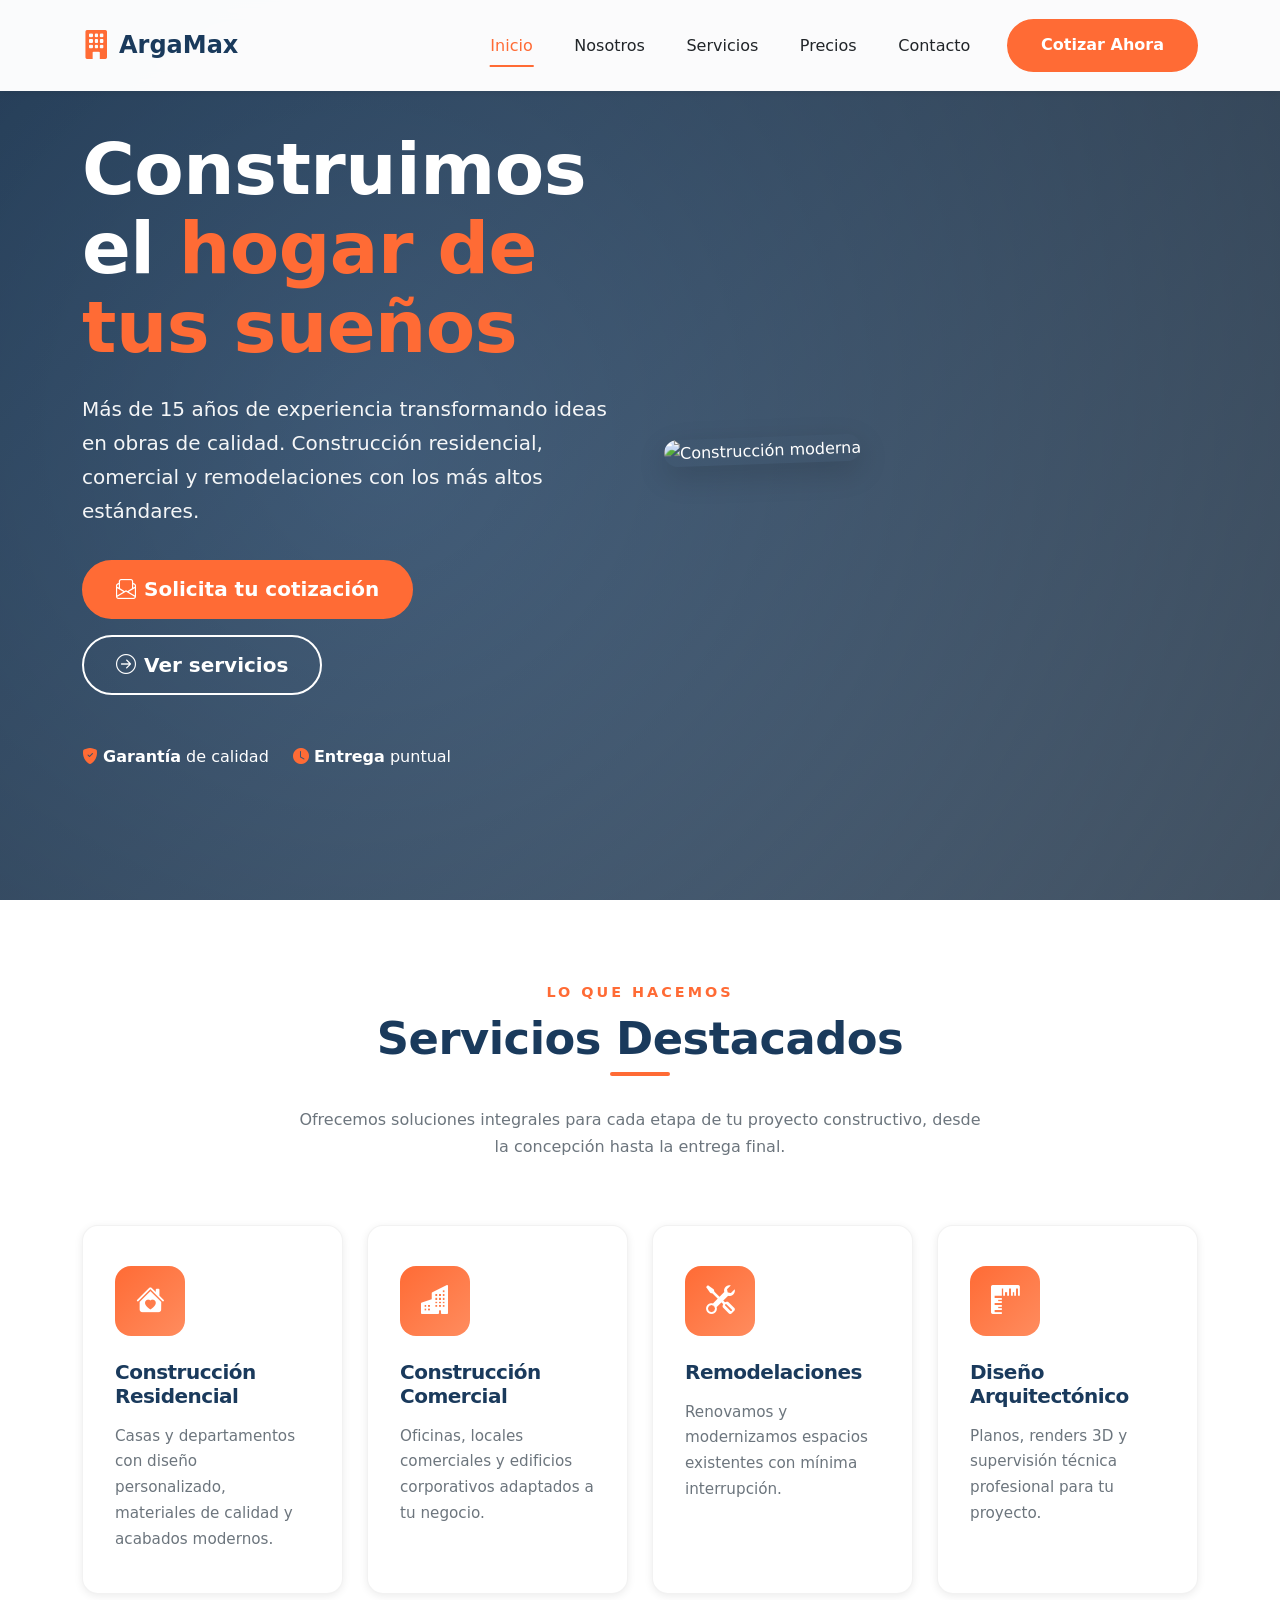
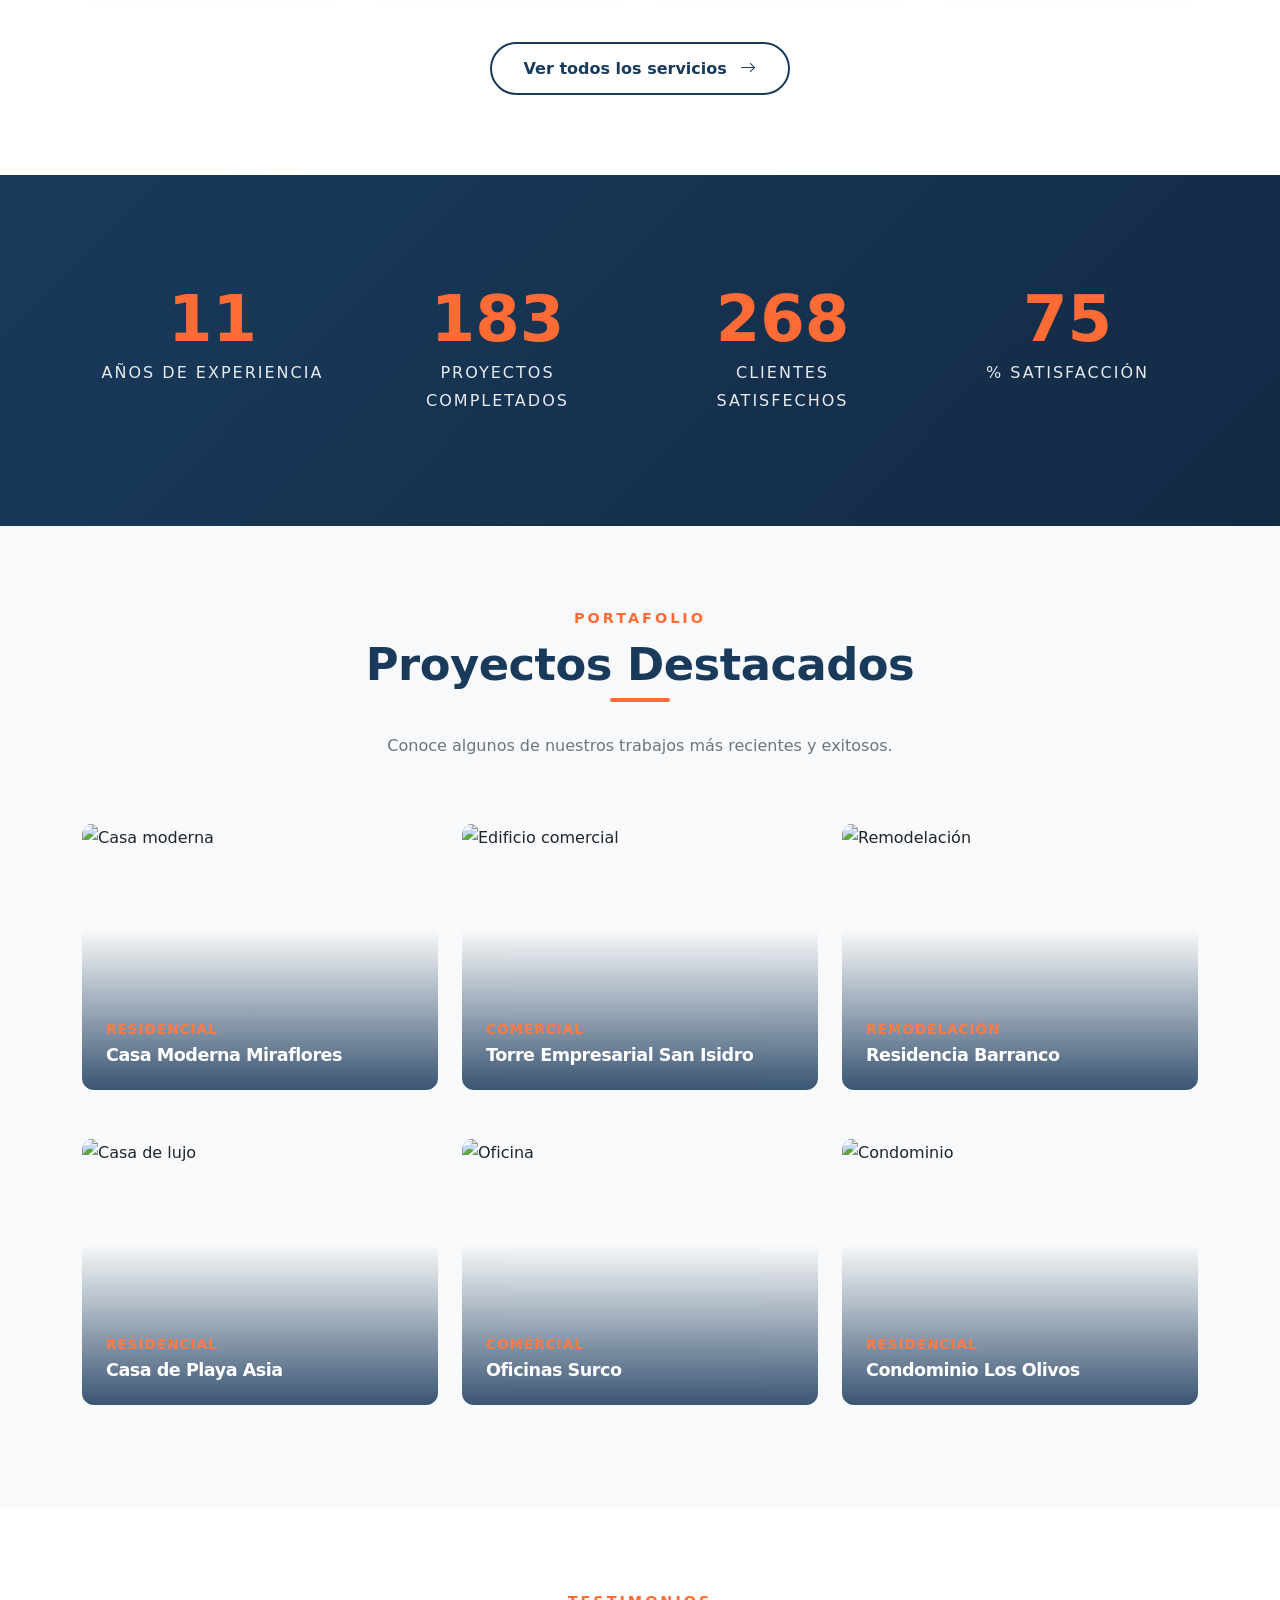
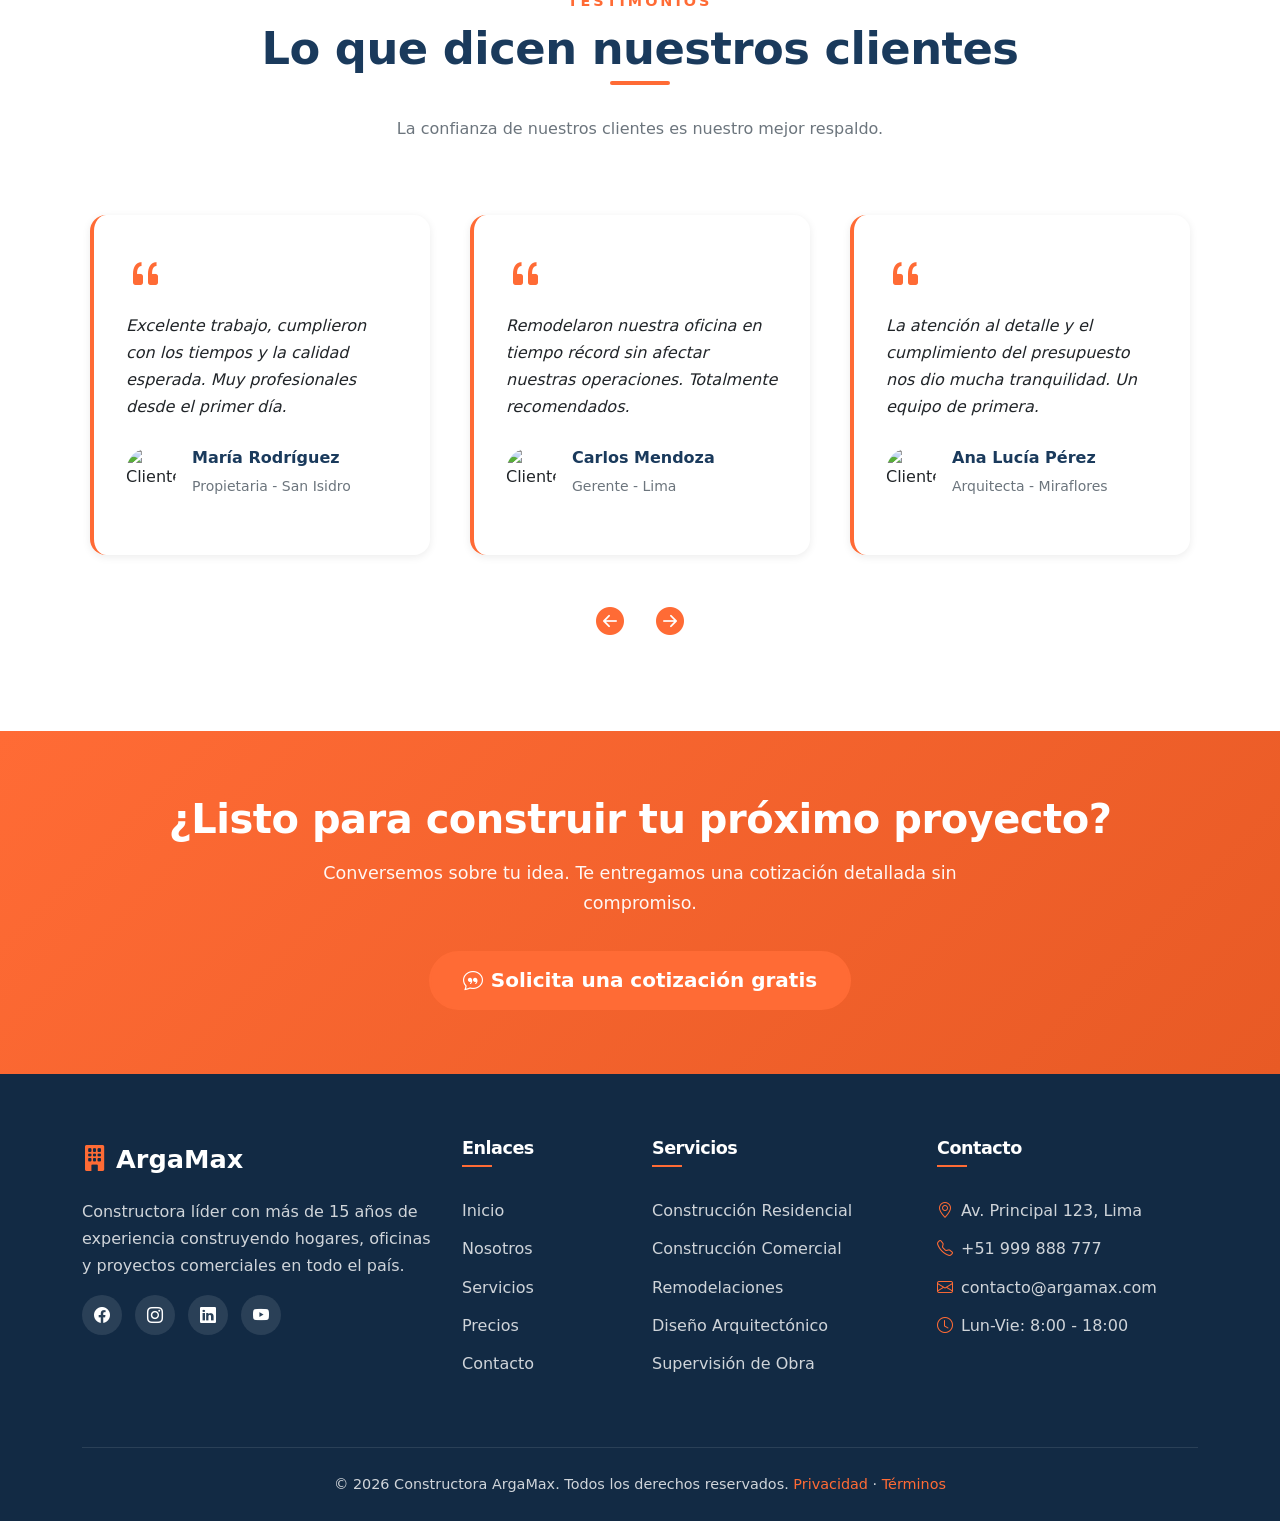
==== index.html @ 07484c5b "Initial commit" ====
<!DOCTYPE html>
<html lang="es">
<head>
    <meta charset="UTF-8">
    <meta http-equiv="X-UA-Compatible" content="IE=edge">
    <meta name="viewport" content="width=device-width, initial-scale=1.0">
    <meta name="description" content="Constructora ArgaMax - Construyendo sueños desde 2009. Construcción residencial, comercial, remodelaciones y más en Lima, Perú.">
    <meta name="keywords" content="constructora, construcción, remodelaciones, Lima, Perú, obras, arquitectura">
    <title>Constructora ArgaMax | Construyendo Sueños desde 2009</title>

    <!-- Bootstrap 5 CSS -->
    <link href="https://cdn.jsdelivr.net/npm/bootstrap@5.3.2/dist/css/bootstrap.min.css" rel="stylesheet">
    <!-- Bootstrap Icons -->
    <link rel="stylesheet" href="https://cdn.jsdelivr.net/npm/bootstrap-icons@1.11.1/font/bootstrap-icons.css">
    <!-- Google Fonts -->
    <link rel="preconnect" href="https://fonts.googleapis.com">
    <link rel="preconnect" href="https://fonts.gstatic.com" crossorigin>
    <link href="https://fonts.googleapis.com/css2?family=Inter:wght@400;500;600;700;800&display=swap" rel="stylesheet">
    <!-- Custom CSS -->
    <link rel="stylesheet" href="css/styles.css">
</head>
<body>

    <!-- ============ NAVBAR ============ -->
    <nav class="navbar navbar-expand-lg navbar-custom fixed-top">
        <div class="container">
            <a class="navbar-brand" href="index.html">
                <i class="bi bi-building-fill"></i> ArgaMax
            </a>
            <button class="navbar-toggler" type="button" data-bs-toggle="collapse" data-bs-target="#mainNavbar">
                <i class="bi bi-list"></i>
            </button>
            <div class="collapse navbar-collapse" id="mainNavbar">
                <ul class="navbar-nav ms-auto align-items-center">
                    <li class="nav-item"><a class="nav-link" href="index.html">Inicio</a></li>
                    <li class="nav-item"><a class="nav-link" href="nosotros.html">Nosotros</a></li>
                    <li class="nav-item"><a class="nav-link" href="servicios.html">Servicios</a></li>
                    <li class="nav-item"><a class="nav-link" href="precios.html">Precios</a></li>
                    <li class="nav-item"><a class="nav-link" href="contacto.html">Contacto</a></li>
                    <li class="nav-item ms-lg-3">
                        <a href="contacto.html" class="btn btn-primary-custom">Cotizar Ahora</a>
                    </li>
                </ul>
            </div>
        </div>
    </nav>

    <!-- ============ HERO ============ -->
    <section class="hero-section">
        <div class="container">
            <div class="row align-items-center g-5">
                <div class="col-lg-6 reveal-left">
                    <h1>Construimos el <span>hogar de tus sueños</span></h1>
                    <p class="lead">Más de 15 años de experiencia transformando ideas en obras de calidad. Construcción residencial, comercial y remodelaciones con los más altos estándares.</p>
                    <div class="d-flex flex-wrap gap-3">
                        <a href="contacto.html" class="btn btn-primary-custom btn-lg">
                            <i class="bi bi-envelope-paper me-2"></i>Solicita tu cotización
                        </a>
                        <a href="servicios.html" class="btn btn-outline-light-custom btn-lg">
                            <i class="bi bi-arrow-right-circle me-2"></i>Ver servicios
                        </a>
                    </div>
                    <div class="d-flex gap-4 mt-5 flex-wrap">
                        <div><i class="bi bi-shield-fill-check text-accent"></i> <strong>Garantía</strong> de calidad</div>
                        <div><i class="bi bi-clock-fill text-accent"></i> <strong>Entrega</strong> puntual</div>
                    </div>
                </div>
                <div class="col-lg-6 reveal-right">
                    <img src="https://images.unsplash.com/photo-1581094794329-c8112a89af12?w=800&q=80"
                         alt="Construcción moderna" class="img-fluid hero-img">
                </div>
            </div>
        </div>
    </section>

    <!-- ============ SERVICIOS DESTACADOS ============ -->
    <section class="section">
        <div class="container">
            <div class="section-title reveal">
                <span class="sub">Lo que hacemos</span>
                <h2>Servicios Destacados</h2>
                <p>Ofrecemos soluciones integrales para cada etapa de tu proyecto constructivo, desde la concepción hasta la entrega final.</p>
            </div>

            <div class="row g-4">
                <div class="col-lg-3 col-md-6 reveal delay-1">
                    <div class="service-card">
                        <div class="icon"><i class="bi bi-house-heart-fill"></i></div>
                        <h4>Construcción Residencial</h4>
                        <p>Casas y departamentos con diseño personalizado, materiales de calidad y acabados modernos.</p>
                    </div>
                </div>
                <div class="col-lg-3 col-md-6 reveal delay-2">
                    <div class="service-card">
                        <div class="icon"><i class="bi bi-buildings-fill"></i></div>
                        <h4>Construcción Comercial</h4>
                        <p>Oficinas, locales comerciales y edificios corporativos adaptados a tu negocio.</p>
                    </div>
                </div>
                <div class="col-lg-3 col-md-6 reveal delay-3">
                    <div class="service-card">
                        <div class="icon"><i class="bi bi-tools"></i></div>
                        <h4>Remodelaciones</h4>
                        <p>Renovamos y modernizamos espacios existentes con mínima interrupción.</p>
                    </div>
                </div>
                <div class="col-lg-3 col-md-6 reveal delay-4">
                    <div class="service-card">
                        <div class="icon"><i class="bi bi-rulers"></i></div>
                        <h4>Diseño Arquitectónico</h4>
                        <p>Planos, renders 3D y supervisión técnica profesional para tu proyecto.</p>
                    </div>
                </div>
            </div>

            <div class="text-center mt-5 reveal">
                <a href="servicios.html" class="btn btn-outline-custom">
                    Ver todos los servicios <i class="bi bi-arrow-right ms-2"></i>
                </a>
            </div>
        </div>
    </section>

    <!-- ============ STATS ============ -->
    <section class="stats-section section">
        <div class="container">
            <div class="row">
                <div class="col-md-3 col-6 reveal delay-1">
                    <div class="stat-item">
                        <span class="number" data-count="15">0</span>
                        <span class="label">Años de experiencia</span>
                    </div>
                </div>
                <div class="col-md-3 col-6 reveal delay-2">
                    <div class="stat-item">
                        <span class="number" data-count="240">0</span>
                        <span class="label">Proyectos completados</span>
                    </div>
                </div>
                <div class="col-md-3 col-6 reveal delay-3">
                    <div class="stat-item">
                        <span class="number" data-count="350">0</span>
                        <span class="label">Clientes satisfechos</span>
                    </div>
                </div>
                <div class="col-md-3 col-6 reveal delay-4">
                    <div class="stat-item">
                        <span class="number" data-count="98">0</span>
                        <span class="label">% Satisfacción</span>
                    </div>
                </div>
            </div>
        </div>
    </section>

    <!-- ============ PROYECTOS ============ -->
    <section class="section section-light">
        <div class="container">
            <div class="section-title reveal">
                <span class="sub">Portafolio</span>
                <h2>Proyectos Destacados</h2>
                <p>Conoce algunos de nuestros trabajos más recientes y exitosos.</p>
            </div>

            <div class="row g-4">
                <div class="col-lg-4 col-md-6 reveal-scale delay-1">
                    <div class="project-card">
                        <img src="https://images.unsplash.com/photo-1600585154340-be6161a56a0c?w=600&q=80" alt="Casa moderna">
                        <div class="overlay">
                            <div>
                                <span class="cat">Residencial</span>
                                <h5>Casa Moderna Miraflores</h5>
                            </div>
                        </div>
                    </div>
                </div>
                <div class="col-lg-4 col-md-6 reveal-scale delay-2">
                    <div class="project-card">
                        <img src="https://images.unsplash.com/photo-1486406146926-c627a92ad1ab?w=600&q=80" alt="Edificio comercial">
                        <div class="overlay">
                            <div>
                                <span class="cat">Comercial</span>
                                <h5>Torre Empresarial San Isidro</h5>
                            </div>
                        </div>
                    </div>
                </div>
                <div class="col-lg-4 col-md-6 reveal-scale delay-3">
                    <div class="project-card">
                        <img src="https://images.unsplash.com/photo-1600607687939-ce8a6c25118c?w=600&q=80" alt="Remodelación">
                        <div class="overlay">
                            <div>
                                <span class="cat">Remodelación</span>
                                <h5>Residencia Barranco</h5>
                            </div>
                        </div>
                    </div>
                </div>
                <div class="col-lg-4 col-md-6 reveal-scale delay-1">
                    <div class="project-card">
                        <img src="https://images.unsplash.com/photo-1600566753190-17f0baa2a6c3?w=600&q=80" alt="Casa de lujo">
                        <div class="overlay">
                            <div>
                                <span class="cat">Residencial</span>
                                <h5>Casa de Playa Asia</h5>
                            </div>
                        </div>
                    </div>
                </div>
                <div class="col-lg-4 col-md-6 reveal-scale delay-2">
                    <div class="project-card">
                        <img src="https://images.unsplash.com/photo-1497366216548-37526070297c?w=600&q=80" alt="Oficina">
                        <div class="overlay">
                            <div>
                                <span class="cat">Comercial</span>
                                <h5>Oficinas Surco</h5>
                            </div>
                        </div>
                    </div>
                </div>
                <div class="col-lg-4 col-md-6 reveal-scale delay-3">
                    <div class="project-card">
                        <img src="https://images.unsplash.com/photo-1600596542815-ffad4c1539a9?w=600&q=80" alt="Condominio">
                        <div class="overlay">
                            <div>
                                <span class="cat">Residencial</span>
                                <h5>Condominio Los Olivos</h5>
                            </div>
                        </div>
                    </div>
                </div>
            </div>
        </div>
    </section>

    <!-- ============ TESTIMONIOS ============ -->
    <section class="section">
        <div class="container">
            <div class="section-title reveal">
                <span class="sub">Testimonios</span>
                <h2>Lo que dicen nuestros clientes</h2>
                <p>La confianza de nuestros clientes es nuestro mejor respaldo.</p>
            </div>

            <div id="testimonialCarousel" class="carousel slide reveal" data-bs-ride="carousel">
                <div class="carousel-inner pb-5">
                    <div class="carousel-item active">
                        <div class="row">
                            <div class="col-md-4">
                                <div class="testimonial-card">
                                    <div class="quote"><i class="bi bi-quote"></i></div>
                                    <p>Excelente trabajo, cumplieron con los tiempos y la calidad esperada. Muy profesionales desde el primer día.</p>
                                    <div class="author">
                                        <img src="https://i.pravatar.cc/100?img=12" alt="Cliente">
                                        <div>
                                            <strong>María Rodríguez</strong><br>
                                            <small>Propietaria - San Isidro</small>
                                        </div>
                                    </div>
                                </div>
                            </div>
                            <div class="col-md-4 d-none d-md-block">
                                <div class="testimonial-card">
                                    <div class="quote"><i class="bi bi-quote"></i></div>
                                    <p>Remodelaron nuestra oficina en tiempo récord sin afectar nuestras operaciones. Totalmente recomendados.</p>
                                    <div class="author">
                                        <img src="https://i.pravatar.cc/100?img=33" alt="Cliente">
                                        <div>
                                            <strong>Carlos Mendoza</strong><br>
                                            <small>Gerente - Lima</small>
                                        </div>
                                    </div>
                                </div>
                            </div>
                            <div class="col-md-4 d-none d-md-block">
                                <div class="testimonial-card">
                                    <div class="quote"><i class="bi bi-quote"></i></div>
                                    <p>La atención al detalle y el cumplimiento del presupuesto nos dio mucha tranquilidad. Un equipo de primera.</p>
                                    <div class="author">
                                        <img src="https://i.pravatar.cc/100?img=47" alt="Cliente">
                                        <div>
                                            <strong>Ana Lucía Pérez</strong><br>
                                            <small>Arquitecta - Miraflores</small>
                                        </div>
                                    </div>
                                </div>
                            </div>
                        </div>
                    </div>
                    <div class="carousel-item">
                        <div class="row">
                            <div class="col-md-4">
                                <div class="testimonial-card">
                                    <div class="quote"><i class="bi bi-quote"></i></div>
                                    <p>Construyeron la casa de nuestros sueños. Cada detalle fue cuidado con esmero y profesionalismo.</p>
                                    <div class="author">
                                        <img src="https://i.pravatar.cc/100?img=51" alt="Cliente">
                                        <div>
                                            <strong>Jorge Luis Vargas</strong><br>
                                            <small>Cliente - Surco</small>
                                        </div>
                                    </div>
                                </div>
                            </div>
                            <div class="col-md-4 d-none d-md-block">
                                <div class="testimonial-card">
                                    <div class="quote"><i class="bi bi-quote"></i></div>
                                    <p>Asesoría transparente desde el inicio, sin sorpresas ni sobrecostos. Muy satisfecho con el resultado.</p>
                                    <div class="author">
                                        <img src="https://i.pravatar.cc/100?img=15" alt="Cliente">
                                        <div>
                                            <strong>Roberto Sánchez</strong><br>
                                            <small>Empresario - La Molina</small>
                                        </div>
                                    </div>
                                </div>
                            </div>
                            <div class="col-md-4 d-none d-md-block">
                                <div class="testimonial-card">
                                    <div class="quote"><i class="bi bi-quote"></i></div>
                                    <p>Profesionales serios, comprometida con cada proyecto. Los recomiendo sin dudarlo para cualquier obra.</p>
                                    <div class="author">
                                        <img src="https://i.pravatar.cc/100?img=23" alt="Cliente">
                                        <div>
                                            <strong>Patricia Ramírez</strong><br>
                                            <small>Inversionista - Barranco</small>
                                        </div>
                                    </div>
                                </div>
                            </div>
                        </div>
                    </div>
                </div>
                <div class="text-center">
                    <button class="btn btn-link text-decoration-none" type="button" data-bs-target="#testimonialCarousel" data-bs-slide="prev">
                        <i class="bi bi-arrow-left-circle-fill fs-3 text-accent"></i>
                    </button>
                    <button class="btn btn-link text-decoration-none" type="button" data-bs-target="#testimonialCarousel" data-bs-slide="next">
                        <i class="bi bi-arrow-right-circle-fill fs-3 text-accent"></i>
                    </button>
                </div>
            </div>
        </div>
    </section>

    <!-- ============ CTA FINAL ============ -->
    <section class="cta-section">
        <div class="container reveal">
            <h2>¿Listo para construir tu próximo proyecto?</h2>
            <p>Conversemos sobre tu idea. Te entregamos una cotización detallada sin compromiso.</p>
            <a href="contacto.html" class="btn btn-primary-custom btn-lg">
                <i class="bi bi-chat-quote me-2"></i>Solicita una cotización gratis
            </a>
        </div>
    </section>

    <!-- ============ FOOTER ============ -->
    <footer class="footer">
        <div class="container">
            <div class="row g-4">
                <div class="col-lg-4">
                    <div class="footer-brand"><i class="bi bi-building-fill"></i> ArgaMax</div>
                    <p>Constructora líder con más de 15 años de experiencia construyendo hogares, oficinas y proyectos comerciales en todo el país.</p>
                    <div class="footer-social">
                        <a href="#" aria-label="Facebook"><i class="bi bi-facebook"></i></a>
                        <a href="#" aria-label="Instagram"><i class="bi bi-instagram"></i></a>
                        <a href="#" aria-label="LinkedIn"><i class="bi bi-linkedin"></i></a>
                        <a href="#" aria-label="YouTube"><i class="bi bi-youtube"></i></a>
                    </div>
                </div>
                <div class="col-lg-2 col-md-4">
                    <h5>Enlaces</h5>
                    <ul>
                        <li><a href="index.html">Inicio</a></li>
                        <li><a href="nosotros.html">Nosotros</a></li>
                        <li><a href="servicios.html">Servicios</a></li>
                        <li><a href="precios.html">Precios</a></li>
                        <li><a href="contacto.html">Contacto</a></li>
                    </ul>
                </div>
                <div class="col-lg-3 col-md-4">
                    <h5>Servicios</h5>
                    <ul>
                        <li><a href="servicios.html">Construcción Residencial</a></li>
                        <li><a href="servicios.html">Construcción Comercial</a></li>
                        <li><a href="servicios.html">Remodelaciones</a></li>
                        <li><a href="servicios.html">Diseño Arquitectónico</a></li>
                        <li><a href="servicios.html">Supervisión de Obra</a></li>
                    </ul>
                </div>
                <div class="col-lg-3 col-md-4">
                    <h5>Contacto</h5>
                    <ul>
                        <li><i class="bi bi-geo-alt me-2 text-accent"></i>Av. Principal 123, Lima</li>
                        <li><i class="bi bi-telephone me-2 text-accent"></i>+51 999 888 777</li>
                        <li><i class="bi bi-envelope me-2 text-accent"></i>contacto@argamax.com</li>
                        <li><i class="bi bi-clock me-2 text-accent"></i>Lun-Vie: 8:00 - 18:00</li>
                    </ul>
                </div>
            </div>
            <div class="footer-bottom">
                <p class="mb-0">&copy; <span id="current-year"></span> Constructora ArgaMax. Todos los derechos reservados. <a href="politica-privacidad.html">Privacidad</a> · <a href="terminos-condiciones.html">Términos</a></p>
            </div>
        </div>
    </footer>

    <!-- Back to top -->
    <a href="#" id="backToTop" class="back-to-top" aria-label="Volver arriba"><i class="bi bi-arrow-up"></i></a>

    <!-- Scripts -->
    <script src="https://cdn.jsdelivr.net/npm/bootstrap@5.3.2/dist/js/bootstrap.bundle.min.js"></script>
    <script src="js/main.js"></script>
    <script src="js/animations.js"></script>
</body>
</html>
---- css/styles.css ----
/* ==========================================================
   Constructora ArgaMax - Hoja de estilos personalizada
   Paleta: Azul corporativo #1a3a5c + Naranja construcción #ff6b35
   ========================================================== */

:root {
    --color-primary: #1a3a5c;
    --color-primary-dark: #122a44;
    --color-primary-light: #2c5985;
    --color-accent: #ff6b35;
    --color-accent-dark: #e85a25;
    --color-accent-light: #ff8c5e;
    --color-light: #f8f9fa;
    --color-gray: #6c757d;
    --color-dark: #212529;
    --shadow-sm: 0 2px 8px rgba(0,0,0,.08);
    --shadow-md: 0 4px 16px rgba(0,0,0,.12);
    --shadow-lg: 0 10px 30px rgba(0,0,0,.15);
    --transition: all .3s cubic-bezier(.4,0,.2,1);
}

/* ---------- Base ---------- */
* { scroll-behavior: smooth; }

body {
    font-family: 'Segoe UI', system-ui, -apple-system, sans-serif;
    color: var(--color-dark);
    line-height: 1.7;
    overflow-x: hidden;
}

h1, h2, h3, h4, h5, h6 {
    font-weight: 700;
    color: var(--color-primary);
    letter-spacing: -.5px;
}

a { transition: var(--transition); }

/* ---------- Botones ---------- */
.btn-primary-custom {
    background: var(--color-accent);
    color: #fff;
    border: 2px solid var(--color-accent);
    padding: .8rem 2rem;
    font-weight: 600;
    border-radius: 50px;
    transition: var(--transition);
}
.btn-primary-custom:hover {
    background: var(--color-accent-dark);
    border-color: var(--color-accent-dark);
    color: #fff;
    transform: translateY(-2px);
    box-shadow: var(--shadow-md);
}

.btn-outline-custom {
    background: transparent;
    color: var(--color-primary);
    border: 2px solid var(--color-primary);
    padding: .8rem 2rem;
    font-weight: 600;
    border-radius: 50px;
    transition: var(--transition);
}
.btn-outline-custom:hover {
    background: var(--color-primary);
    color: #fff;
    transform: translateY(-2px);
    box-shadow: var(--shadow-md);
}

.btn-outline-light-custom {
    background: transparent;
    color: #fff;
    border: 2px solid #fff;
    padding: .8rem 2rem;
    font-weight: 600;
    border-radius: 50px;
    transition: var(--transition);
}
.btn-outline-light-custom:hover {
    background: #fff;
    color: var(--color-primary);
    transform: translateY(-2px);
}

/* ---------- Navbar ---------- */
.navbar-custom {
    background: rgba(255,255,255,.98);
    backdrop-filter: blur(10px);
    box-shadow: var(--shadow-sm);
    padding: 1rem 0;
    transition: var(--transition);
}
.navbar-custom.scrolled {
    padding: .5rem 0;
    box-shadow: var(--shadow-md);
}
.navbar-custom .navbar-brand {
    font-size: 1.5rem;
    font-weight: 800;
    color: var(--color-primary) !important;
    display: flex;
    align-items: center;
    gap: .5rem;
}
.navbar-custom .navbar-brand i {
    color: var(--color-accent);
    font-size: 1.8rem;
}
.navbar-custom .nav-link {
    color: var(--color-dark) !important;
    font-weight: 500;
    margin: 0 .3rem;
    padding: .5rem 1rem !important;
    position: relative;
    transition: var(--transition);
}
.navbar-custom .nav-link::after {
    content: '';
    position: absolute;
    bottom: 0;
    left: 50%;
    transform: translateX(-50%);
    width: 0;
    height: 2px;
    background: var(--color-accent);
    transition: width .3s ease;
}
.navbar-custom .nav-link:hover::after,
.navbar-custom .nav-link.active::after {
    width: 60%;
}
.navbar-custom .nav-link:hover,
.navbar-custom .nav-link.active {
    color: var(--color-accent) !important;
}
.navbar-custom .navbar-toggler {
    border: none;
    font-size: 1.5rem;
    color: var(--color-primary);
}

/* ---------- Hero ---------- */
.hero-section {
    position: relative;
    min-height: 100vh;
    background: linear-gradient(135deg, rgba(26,58,92,.92) 0%, rgba(26,58,92,.7) 100%),
                url('https://images.unsplash.com/photo-1503387762-592deb58ef4e?w=1920&q=80') center/cover no-repeat;
    display: flex;
    align-items: center;
    color: #fff;
    overflow: hidden;
}
.hero-section::before {
    content: '';
    position: absolute;
    inset: 0;
    background: radial-gradient(circle at 30% 50%, transparent 0%, rgba(0,0,0,.3) 100%);
}
.hero-section .container { position: relative; z-index: 2; }
.hero-section h1 {
    color: #fff;
    font-size: clamp(2.5rem, 6vw, 4.5rem);
    font-weight: 800;
    line-height: 1.1;
    margin-bottom: 1.5rem;
}
.hero-section h1 span { color: var(--color-accent); }
.hero-section .lead {
    font-size: 1.25rem;
    opacity: .95;
    margin-bottom: 2rem;
    max-width: 600px;
}
.hero-section .hero-img {
    border-radius: 20px;
    box-shadow: var(--shadow-lg);
    transform: rotate(-2deg);
    transition: var(--transition);
}
.hero-section .hero-img:hover { transform: rotate(0); }

.hero-mini {
    padding: 8rem 0 4rem;
    background: linear-gradient(135deg, var(--color-primary) 0%, var(--color-primary-light) 100%);
    color: #fff;
    text-align: center;
    position: relative;
    overflow: hidden;
}
.hero-mini::before {
    content: '';
    position: absolute;
    inset: 0;
    background: url('https://images.unsplash.com/photo-1541888946425-d81bb19240f5?w=1920&q=80') center/cover;
    opacity: .15;
}
.hero-mini > * { position: relative; z-index: 2; }
.hero-mini h1 {
    color: #fff;
    font-size: clamp(2rem, 5vw, 3.5rem);
    font-weight: 800;
    margin-bottom: 1rem;
}
.hero-mini .breadcrumb-custom {
    background: transparent;
    padding: 0;
    margin: 0;
    justify-content: center;
}
.hero-mini .breadcrumb-custom a {
    color: rgba(255,255,255,.7);
    text-decoration: none;
}
.hero-mini .breadcrumb-custom .breadcrumb-item.active { color: var(--color-accent); }
.hero-mini .breadcrumb-custom .breadcrumb-item + .breadcrumb-item::before { color: rgba(255,255,255,.5); }

/* ---------- Secciones ---------- */
.section { padding: 5rem 0; }
.section-light { background: var(--color-light); }
.section-title {
    text-align: center;
    margin-bottom: 4rem;
}
.section-title .sub {
    color: var(--color-accent);
    font-weight: 600;
    text-transform: uppercase;
    letter-spacing: 3px;
    font-size: .9rem;
    display: block;
    margin-bottom: .5rem;
}
.section-title h2 {
    font-size: clamp(1.8rem, 4vw, 2.8rem);
    margin-bottom: 1rem;
    position: relative;
    display: inline-block;
}
.section-title h2::after {
    content: '';
    position: absolute;
    bottom: -10px;
    left: 50%;
    transform: translateX(-50%);
    width: 60px;
    height: 4px;
    background: var(--color-accent);
    border-radius: 2px;
}
.section-title p {
    color: var(--color-gray);
    max-width: 700px;
    margin: 1.5rem auto 0;
}

/* ---------- Cards de servicios ---------- */
.service-card {
    background: #fff;
    border-radius: 16px;
    padding: 2.5rem 2rem;
    box-shadow: var(--shadow-sm);
    transition: var(--transition);
    height: 100%;
    border: 1px solid rgba(0,0,0,.05);
    position: relative;
    overflow: hidden;
}
.service-card::before {
    content: '';
    position: absolute;
    top: 0;
    left: 0;
    width: 100%;
    height: 4px;
    background: var(--color-accent);
    transform: scaleX(0);
    transform-origin: left;
    transition: transform .4s ease;
}
.service-card:hover {
    transform: translateY(-10px);
    box-shadow: var(--shadow-lg);
}
.service-card:hover::before { transform: scaleX(1); }
.service-card .icon {
    width: 70px;
    height: 70px;
    border-radius: 16px;
    background: linear-gradient(135deg, var(--color-accent) 0%, var(--color-accent-light) 100%);
    color: #fff;
    display: flex;
    align-items: center;
    justify-content: center;
    font-size: 1.8rem;
    margin-bottom: 1.5rem;
    transition: var(--transition);
}
.service-card:hover .icon {
    transform: rotate(-10deg) scale(1.1);
}
.service-card h4 {
    margin-bottom: 1rem;
    font-size: 1.25rem;
}
.service-card p {
    color: var(--color-gray);
    margin-bottom: 0;
    font-size: .95rem;
}

/* ---------- Stats ---------- */
.stats-section {
    background: linear-gradient(135deg, var(--color-primary) 0%, var(--color-primary-dark) 100%);
    color: #fff;
    position: relative;
    overflow: hidden;
}
.stats-section::before {
    content: '';
    position: absolute;
    inset: 0;
    background: url('https://images.unsplash.com/photo-1503387762-592deb58ef4e?w=1920&q=80') center/cover;
    opacity: .08;
}
.stats-section .container { position: relative; z-index: 2; }
.stat-item {
    text-align: center;
    padding: 2rem 1rem;
}
.stat-item .number {
    font-size: clamp(2.5rem, 5vw, 4rem);
    font-weight: 800;
    color: var(--color-accent);
    display: block;
    line-height: 1;
    margin-bottom: .5rem;
}
.stat-item .label {
    font-size: 1rem;
    text-transform: uppercase;
    letter-spacing: 2px;
    opacity: .9;
}

/* ---------- Galería proyectos ---------- */
.project-card {
    position: relative;
    border-radius: 12px;
    overflow: hidden;
    margin-bottom: 1.5rem;
    cursor: pointer;
    aspect-ratio: 4/3;
}
.project-card img {
    width: 100%;
    height: 100%;
    object-fit: cover;
    transition: transform .6s ease;
}
.project-card:hover img { transform: scale(1.1); }
.project-card .overlay {
    position: absolute;
    inset: 0;
    background: linear-gradient(to top, rgba(26,58,92,.95) 0%, transparent 60%);
    display: flex;
    align-items: flex-end;
    padding: 1.5rem;
    opacity: .9;
    transition: var(--transition);
}
.project-card:hover .overlay { opacity: 1; }
.project-card .overlay h5 {
    color: #fff;
    margin: 0;
    font-size: 1.1rem;
}
.project-card .overlay .cat {
    color: var(--color-accent);
    font-size: .85rem;
    font-weight: 600;
    text-transform: uppercase;
    letter-spacing: 1px;
    margin-bottom: .25rem;
    display: block;
}

/* ---------- Testimonios ---------- */
.testimonial-card {
    background: #fff;
    border-radius: 16px;
    padding: 2.5rem 2rem;
    box-shadow: var(--shadow-sm);
    margin: .5rem;
    border-left: 4px solid var(--color-accent);
    height: 100%;
}
.testimonial-card .quote {
    color: var(--color-accent);
    font-size: 2.5rem;
    line-height: 1;
    margin-bottom: 1rem;
}
.testimonial-card p {
    font-style: italic;
    color: var(--color-dark);
    margin-bottom: 1.5rem;
}
.testimonial-card .author {
    display: flex;
    align-items: center;
    gap: 1rem;
}
.testimonial-card .author img {
    width: 50px;
    height: 50px;
    border-radius: 50%;
    object-fit: cover;
}
.testimonial-card .author strong { color: var(--color-primary); }
.testimonial-card .author small { color: var(--color-gray); }

/* ---------- Equipo ---------- */
.team-card {
    background: #fff;
    border-radius: 16px;
    overflow: hidden;
    box-shadow: var(--shadow-sm);
    transition: var(--transition);
}
.team-card:hover {
    transform: translateY(-8px);
    box-shadow: var(--shadow-lg);
}
.team-card .team-img {
    aspect-ratio: 1;
    overflow: hidden;
    position: relative;
}
.team-card .team-img img {
    width: 100%;
    height: 100%;
    object-fit: cover;
    transition: transform .5s ease;
}
.team-card:hover .team-img img { transform: scale(1.05); }
.team-card .team-info {
    padding: 1.5rem;
    text-align: center;
}
.team-card .team-info h5 { margin-bottom: .25rem; }
.team-card .team-info .role {
    color: var(--color-accent);
    font-size: .9rem;
    font-weight: 600;
    margin-bottom: 1rem;
    display: block;
}
.team-card .team-socials a {
    color: var(--color-gray);
    margin: 0 .3rem;
    font-size: 1rem;
}
.team-card .team-socials a:hover { color: var(--color-accent); }

/* ---------- Timeline ---------- */
.timeline {
    position: relative;
    padding: 2rem 0;
}
.timeline::before {
    content: '';
    position: absolute;
    top: 0;
    left: 50%;
    transform: translateX(-50%);
    width: 3px;
    height: 100%;
    background: var(--color-accent);
}
.timeline-item {
    position: relative;
    width: 50%;
    padding: 1.5rem 2.5rem;
}
.timeline-item:nth-child(odd) { margin-right: auto; text-align: right; }
.timeline-item:nth-child(even) { margin-left: auto; }
.timeline-item::before {
    content: '';
    position: absolute;
    top: 2rem;
    width: 16px;
    height: 16px;
    background: var(--color-accent);
    border-radius: 50%;
    border: 4px solid #fff;
    box-shadow: 0 0 0 3px var(--color-accent);
}
.timeline-item:nth-child(odd)::before { right: -8px; }
.timeline-item:nth-child(even)::before { left: -8px; }
.timeline-item .year {
    color: var(--color-accent);
    font-weight: 700;
    font-size: 1.5rem;
}
.timeline-item h5 { margin: .5rem 0; }
.timeline-item p { color: var(--color-gray); font-size: .95rem; }

@media (max-width: 768px) {
    .timeline::before { left: 20px; }
    .timeline-item { width: 100%; padding-left: 3.5rem; padding-right: 1rem; text-align: left !important; margin: 0 !important; }
    .timeline-item::before { left: 12px !important; }
}

/* ---------- Pricing ---------- */
.pricing-card {
    background: #fff;
    border-radius: 20px;
    padding: 3rem 2rem;
    box-shadow: var(--shadow-sm);
    border: 2px solid transparent;
    transition: var(--transition);
    height: 100%;
    position: relative;
}
.pricing-card:hover {
    transform: translateY(-10px);
    box-shadow: var(--shadow-lg);
}
.pricing-card.featured {
    border-color: var(--color-accent);
    transform: scale(1.05);
}
.pricing-card.featured:hover { transform: scale(1.05) translateY(-10px); }
.pricing-card .badge-featured {
    position: absolute;
    top: -14px;
    left: 50%;
    transform: translateX(-50%);
    background: var(--color-accent);
    color: #fff;
    padding: .4rem 1.5rem;
    border-radius: 50px;
    font-size: .8rem;
    font-weight: 600;
    letter-spacing: 1px;
    text-transform: uppercase;
}
.pricing-card h4 { margin-bottom: 1rem; }
.pricing-card .price {
    font-size: 3rem;
    font-weight: 800;
    color: var(--color-primary);
    line-height: 1;
}
.pricing-card .price small {
    font-size: 1rem;
    color: var(--color-gray);
    font-weight: 400;
}
.pricing-card .desc {
    color: var(--color-gray);
    margin: 1rem 0 1.5rem;
    padding-bottom: 1.5rem;
    border-bottom: 1px solid #eee;
}
.pricing-card ul {
    list-style: none;
    padding: 0;
    margin: 0 0 2rem;
    text-align: left;
}
.pricing-card ul li {
    padding: .5rem 0;
    color: var(--color-dark);
    display: flex;
    align-items: center;
    gap: .7rem;
}
.pricing-card ul li i {
    color: var(--color-accent);
    font-size: 1rem;
}
.pricing-card ul li.disabled {
    color: #bbb;
    text-decoration: line-through;
}
.pricing-card ul li.disabled i { color: #bbb; }

/* ---------- Proceso ---------- */
.process-card {
    text-align: center;
    padding: 2rem 1rem;
    position: relative;
}
.process-card .step-num {
    width: 80px;
    height: 80px;
    border-radius: 50%;
    background: linear-gradient(135deg, var(--color-primary) 0%, var(--color-primary-light) 100%);
    color: #fff;
    font-size: 2rem;
    font-weight: 800;
    display: flex;
    align-items: center;
    justify-content: center;
    margin: 0 auto 1.5rem;
    position: relative;
    z-index: 2;
    box-shadow: 0 0 0 8px rgba(255,107,53,.15);
}
.process-card h5 { margin-bottom: 1rem; }
.process-card p { color: var(--color-gray); font-size: .95rem; }

/* ---------- Contacto ---------- */
.contact-info-card {
    background: #fff;
    border-radius: 16px;
    padding: 2rem;
    box-shadow: var(--shadow-sm);
    height: 100%;
    transition: var(--transition);
    text-align: center;
}
.contact-info-card:hover {
    transform: translateY(-5px);
    box-shadow: var(--shadow-md);
}
.contact-info-card .icon {
    width: 60px;
    height: 60px;
    border-radius: 50%;
    background: linear-gradient(135deg, var(--color-accent) 0%, var(--color-accent-light) 100%);
    color: #fff;
    display: flex;
    align-items: center;
    justify-content: center;
    font-size: 1.5rem;
    margin: 0 auto 1rem;
}
.contact-info-card h5 {
    font-size: 1.1rem;
    margin-bottom: .8rem;
}
.contact-info-card p {
    color: var(--color-gray);
    margin: 0;
    font-size: .95rem;
}

.contact-form {
    background: #fff;
    border-radius: 20px;
    padding: 3rem;
    box-shadow: var(--shadow-md);
}
.contact-form .form-control,
.contact-form .form-select {
    border: 2px solid #e9ecef;
    border-radius: 10px;
    padding: .85rem 1.2rem;
    transition: var(--transition);
}
.contact-form .form-control:focus,
.contact-form .form-select:focus {
    border-color: var(--color-accent);
    box-shadow: 0 0 0 .2rem rgba(255,107,53,.15);
}
.contact-form .form-label {
    font-weight: 600;
    color: var(--color-primary);
    margin-bottom: .5rem;
}

/* ---------- Schedule ---------- */
.schedule-table {
    background: #fff;
    border-radius: 16px;
    overflow: hidden;
    box-shadow: var(--shadow-sm);
}
.schedule-table table {
    margin: 0;
}
.schedule-table th {
    background: var(--color-primary);
    color: #fff;
    padding: 1rem;
    font-weight: 600;
}
.schedule-table td {
    padding: 1rem;
    border-color: #f1f1f1;
}
.schedule-table tr:last-child td { border-bottom: none; }
.schedule-table .day { font-weight: 600; color: var(--color-primary); }
.schedule-table .closed { color: var(--color-accent); font-weight: 600; }

/* ---------- Mapa ---------- */
.map-container {
    border-radius: 16px;
    overflow: hidden;
    box-shadow: var(--shadow-md);
    height: 400px;
}
.map-container iframe {
    width: 100%;
    height: 100%;
    border: 0;
}

/* ---------- Footer ---------- */
.footer {
    background: var(--color-primary-dark);
    color: rgba(255,255,255,.8);
    padding: 4rem 0 1.5rem;
}
.footer h5 {
    color: #fff;
    margin-bottom: 1.5rem;
    font-size: 1.1rem;
    position: relative;
    padding-bottom: .5rem;
}
.footer h5::after {
    content: '';
    position: absolute;
    bottom: 0;
    left: 0;
    width: 30px;
    height: 2px;
    background: var(--color-accent);
}
.footer .footer-brand {
    font-size: 1.6rem;
    font-weight: 800;
    color: #fff;
    display: flex;
    align-items: center;
    gap: .5rem;
    margin-bottom: 1rem;
}
.footer .footer-brand i { color: var(--color-accent); }
.footer a { color: rgba(255,255,255,.8); text-decoration: none; }
.footer a:hover { color: var(--color-accent); padding-left: 5px; }
.footer ul { list-style: none; padding: 0; }
.footer ul li { padding: .35rem 0; }
.footer .footer-social a {
    width: 40px;
    height: 40px;
    border-radius: 50%;
    background: rgba(255,255,255,.1);
    display: inline-flex;
    align-items: center;
    justify-content: center;
    color: #fff;
    margin-right: .5rem;
    transition: var(--transition);
}
.footer .footer-social a:hover {
    background: var(--color-accent);
    padding: 0;
    transform: translateY(-3px);
}
.footer .footer-bottom {
    border-top: 1px solid rgba(255,255,255,.1);
    margin-top: 3rem;
    padding-top: 1.5rem;
    text-align: center;
    font-size: .9rem;
}
.footer .footer-bottom a { color: var(--color-accent); }

/* ---------- CTA Final ---------- */
.cta-section {
    background: linear-gradient(135deg, var(--color-accent) 0%, var(--color-accent-dark) 100%);
    color: #fff;
    padding: 4rem 0;
    text-align: center;
    position: relative;
    overflow: hidden;
}
.cta-section::before {
    content: '';
    position: absolute;
    inset: 0;
    background: url('https://images.unsplash.com/photo-1486406146926-c627a92ad1ab?w=1920&q=80') center/cover;
    opacity: .1;
    mix-blend-mode: overlay;
}
.cta-section .container { position: relative; z-index: 2; }
.cta-section h2 {
    color: #fff;
    font-size: clamp(1.8rem, 4vw, 2.5rem);
    margin-bottom: 1rem;
}
.cta-section p {
    font-size: 1.1rem;
    opacity: .95;
    margin-bottom: 2rem;
    max-width: 700px;
    margin-left: auto;
    margin-right: auto;
}

/* ---------- Legal / Documentos ---------- */
.legal-content {
    max-width: 900px;
    margin: 0 auto;
    background: #fff;
    padding: 3rem;
    border-radius: 20px;
    box-shadow: var(--shadow-sm);
}
.legal-content h2 {
    color: var(--color-primary);
    margin: 2rem 0 1rem;
    padding-bottom: .5rem;
    border-bottom: 2px solid var(--color-light);
}
.legal-content h2:first-child { margin-top: 0; }
.legal-content p, .legal-content li {
    color: var(--color-dark);
    line-height: 1.8;
    margin-bottom: 1rem;
}
.legal-content ul { padding-left: 1.5rem; }
.legal-content .updated {
    color: var(--color-gray);
    font-style: italic;
    margin-bottom: 2rem;
    padding-bottom: 1rem;
    border-bottom: 1px dashed #ddd;
}

/* ---------- Animaciones on-scroll ---------- */
.reveal {
    opacity: 0;
    transform: translateY(40px);
    transition: opacity .8s ease, transform .8s ease;
}
.reveal.visible {
    opacity: 1;
    transform: translateY(0);
}
.reveal-left {
    opacity: 0;
    transform: translateX(-40px);
    transition: opacity .8s ease, transform .8s ease;
}
.reveal-left.visible {
    opacity: 1;
    transform: translateX(0);
}
.reveal-right {
    opacity: 0;
    transform: translateX(40px);
    transition: opacity .8s ease, transform .8s ease;
}
.reveal-right.visible {
    opacity: 1;
    transform: translateX(0);
}
.reveal-scale {
    opacity: 0;
    transform: scale(.9);
    transition: opacity .8s ease, transform .8s ease;
}
.reveal-scale.visible {
    opacity: 1;
    transform: scale(1);
}
.delay-1 { transition-delay: .1s !important; }
.delay-2 { transition-delay: .2s !important; }
.delay-3 { transition-delay: .3s !important; }
.delay-4 { transition-delay: .4s !important; }
.delay-5 { transition-delay: .5s !important; }

/* ---------- Back to top ---------- */
.back-to-top {
    position: fixed;
    bottom: 25px;
    right: 25px;
    width: 50px;
    height: 50px;
    border-radius: 50%;
    background: var(--color-accent);
    color: #fff;
    display: flex;
    align-items: center;
    justify-content: center;
    font-size: 1.2rem;
    box-shadow: var(--shadow-md);
    z-index: 99;
    opacity: 0;
    visibility: hidden;
    transition: var(--transition);
    text-decoration: none;
    border: none;
}
.back-to-top.visible {
    opacity: 1;
    visibility: visible;
}
.back-to-top:hover {
    background: var(--color-accent-dark);
    color: #fff;
    transform: translateY(-5px);
}

/* ---------- Toast (notificación formulario) ---------- */
.toast-container-custom {
    position: fixed;
    top: 100px;
    right: 20px;
    z-index: 9999;
}
.toast-custom {
    background: #fff;
    color: var(--color-dark);
    border-radius: 12px;
    box-shadow: var(--shadow-lg);
    padding: 1rem 1.5rem;
    min-width: 280px;
    border-left: 4px solid #28a745;
    transform: translateX(400px);
    transition: transform .4s ease;
}
.toast-custom.show { transform: translateX(0); }
.toast-custom.error { border-left-color: var(--color-accent); }
.toast-custom strong { color: var(--color-primary); display: block; margin-bottom: .25rem; }
.toast-custom small { color: var(--color-gray); }

/* ---------- FAQ acordeón custom ---------- */
.accordion-item-custom {
    background: #fff;
    border-radius: 12px !important;
    margin-bottom: 1rem;
    border: 1px solid #e9ecef !important;
    overflow: hidden;
}
.accordion-item-custom .accordion-button {
    background: #fff;
    color: var(--color-primary);
    font-weight: 600;
    padding: 1.25rem 1.5rem;
    box-shadow: none !important;
}
.accordion-item-custom .accordion-button:not(.collapsed) {
    background: var(--color-light);
    color: var(--color-accent);
}
.accordion-item-custom .accordion-button::after {
    background-image: url("data:image/svg+xml,%3csvg xmlns='http://www.w3.org/2000/svg' viewBox='0 0 16 16' fill='%23ff6b35'%3e%3cpath fill-rule='evenodd' d='M1.646 4.646a.5.5 0 0 1 .708 0L8 10.293l5.646-5.647a.5.5 0 0 1 .708.708l-6 6a.5.5 0 0 1-.708 0l-6-6a.5.5 0 0 1 0-.708z'/%3e%3c/svg%3e");
}
.accordion-item-custom .accordion-body {
    padding: 1.5rem;
    color: var(--color-dark);
}

/* ---------- Valores ---------- */
.value-card {
    text-align: center;
    padding: 2rem 1rem;
}
.value-card .icon-circle {
    width: 90px;
    height: 90px;
    border-radius: 50%;
    background: var(--color-light);
    color: var(--color-accent);
    display: flex;
    align-items: center;
    justify-content: center;
    font-size: 2.5rem;
    margin: 0 auto 1.5rem;
    transition: var(--transition);
}
.value-card:hover .icon-circle {
    background: var(--color-accent);
    color: #fff;
    transform: scale(1.1);
}

/* ---------- Certificaciones ---------- */
.cert-card {
    background: #fff;
    border-radius: 12px;
    padding: 2rem;
    box-shadow: var(--shadow-sm);
    text-align: center;
    transition: var(--transition);
    height: 100%;
}
.cert-card:hover {
    transform: translateY(-5px);
    box-shadow: var(--shadow-md);
}
.cert-card i { color: var(--color-accent); font-size: 3rem; margin-bottom: 1rem; }

/* ---------- Utility ---------- */
.text-accent { color: var(--color-accent) !important; }
.bg-accent { background: var(--color-accent) !important; }
.text-primary-c { color: var(--color-primary) !important; }
.bg-primary-c { background: var(--color-primary) !important; }
.divider {
    display: flex;
    align-items: center;
    gap: 1rem;
    margin: 1.5rem 0;
}
.divider::before, .divider::after {
    content: '';
    flex: 1;
    height: 1px;
    background: #e9ecef;
}

/* ---------- Responsive ---------- */
@media (max-width: 768px) {
    .hero-section { text-align: center; }
    .hero-section .lead { margin-left: auto; margin-right: auto; }
    .section { padding: 3rem 0; }
    .legal-content, .contact-form { padding: 2rem 1.5rem; }
    .pricing-card.featured { transform: scale(1); }
    .pricing-card.featured:hover { transform: translateY(-10px); }
}
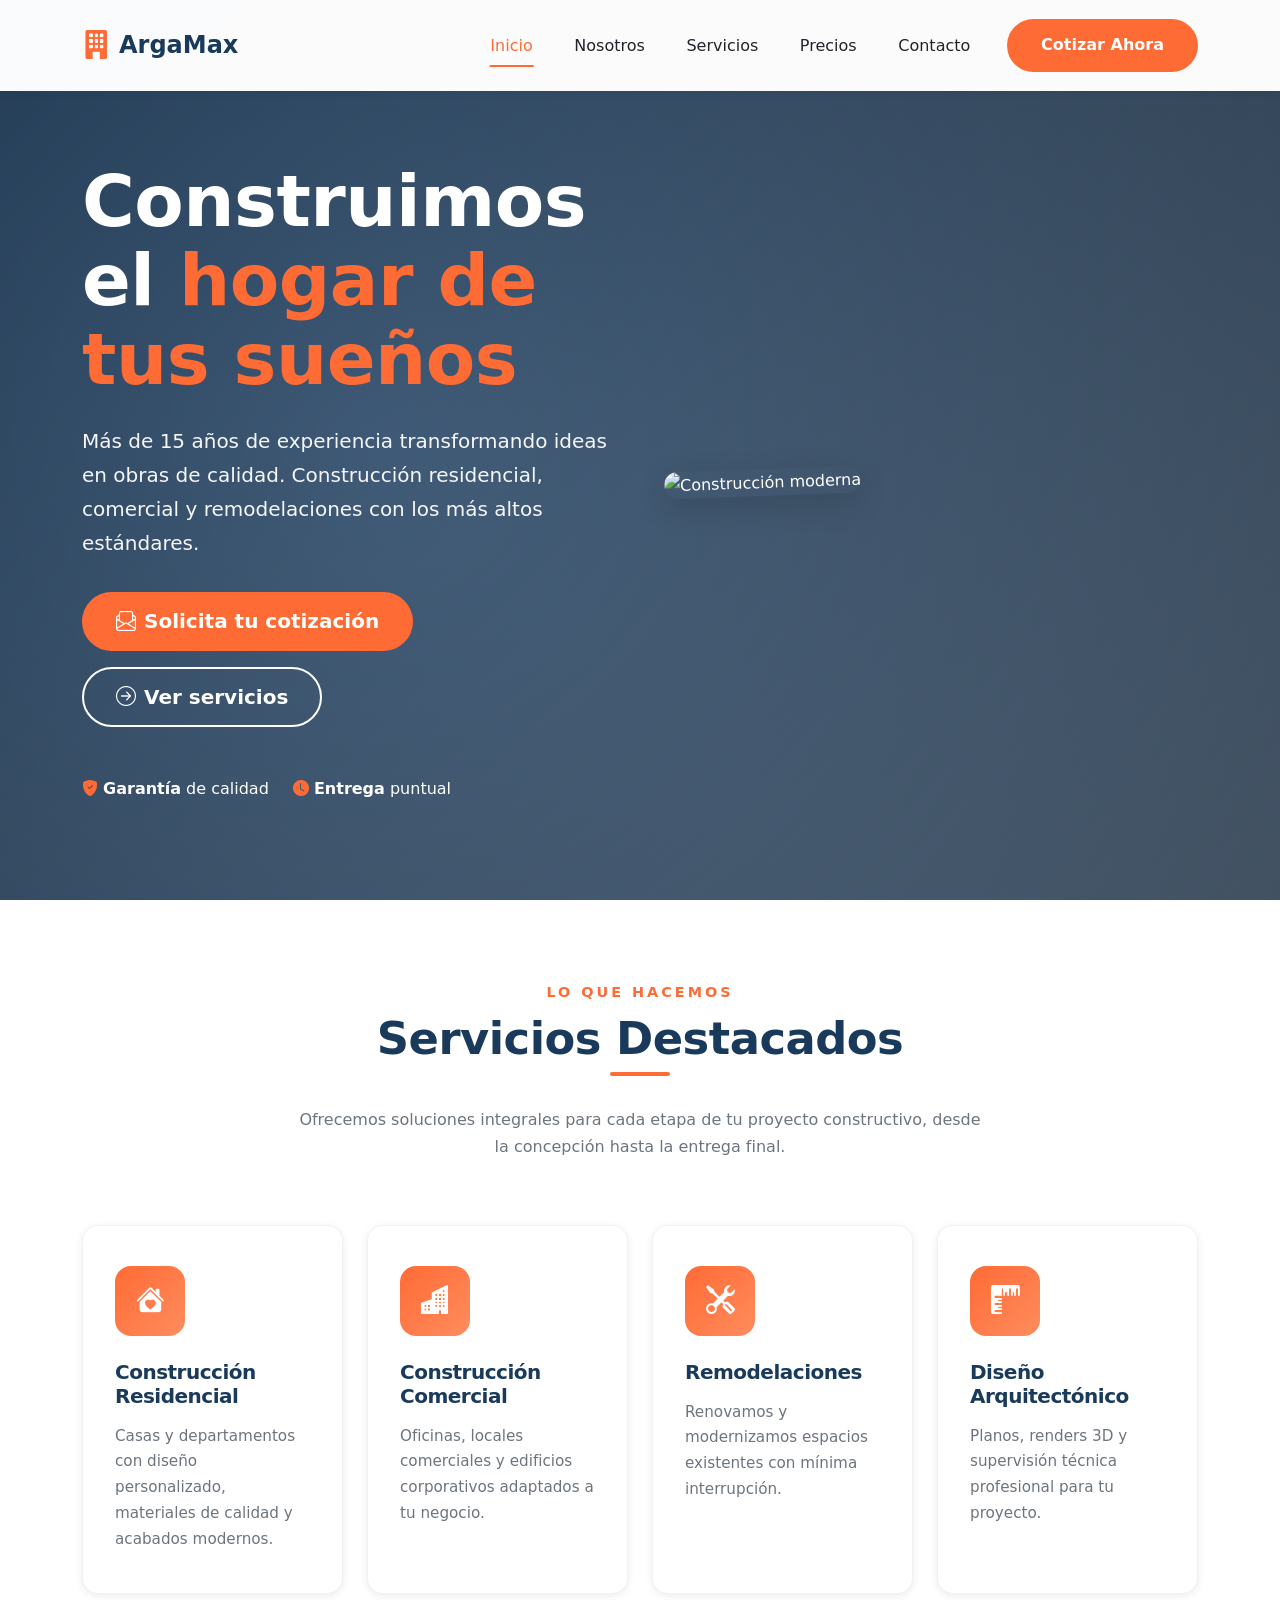
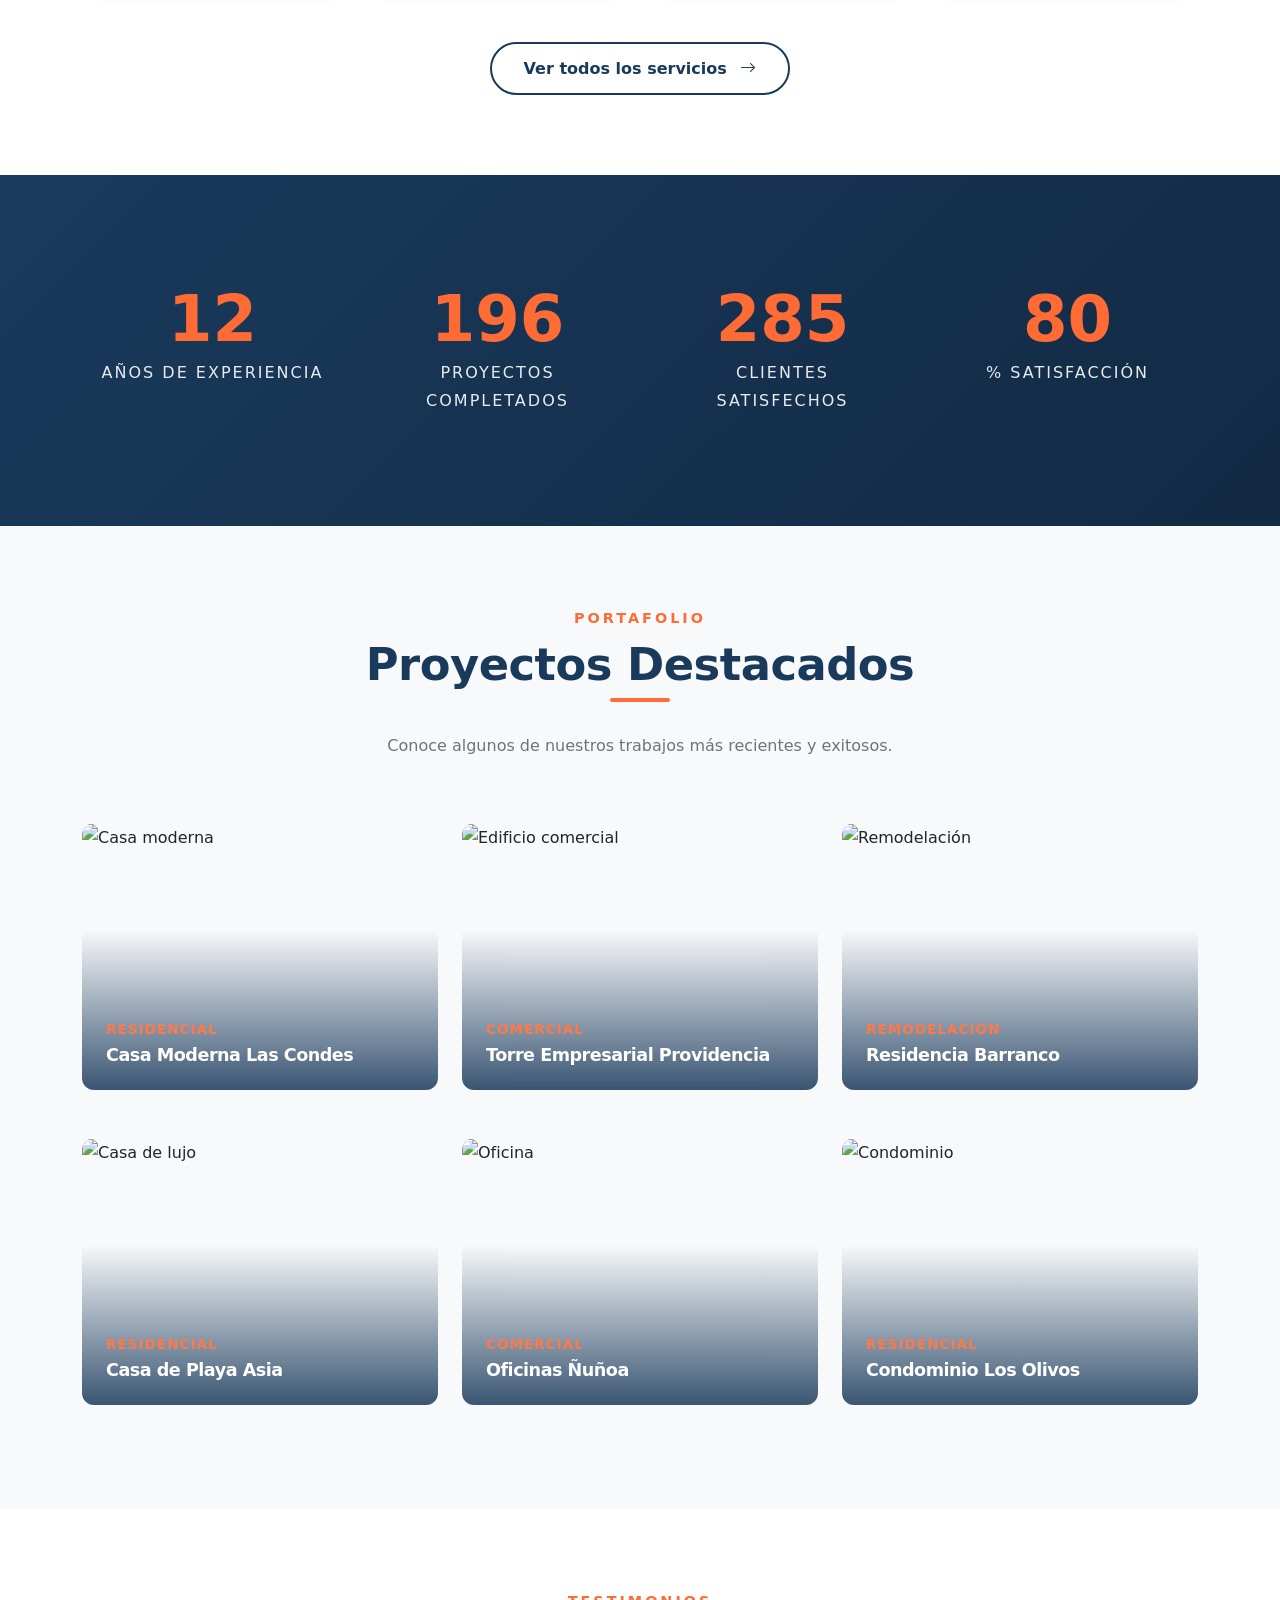
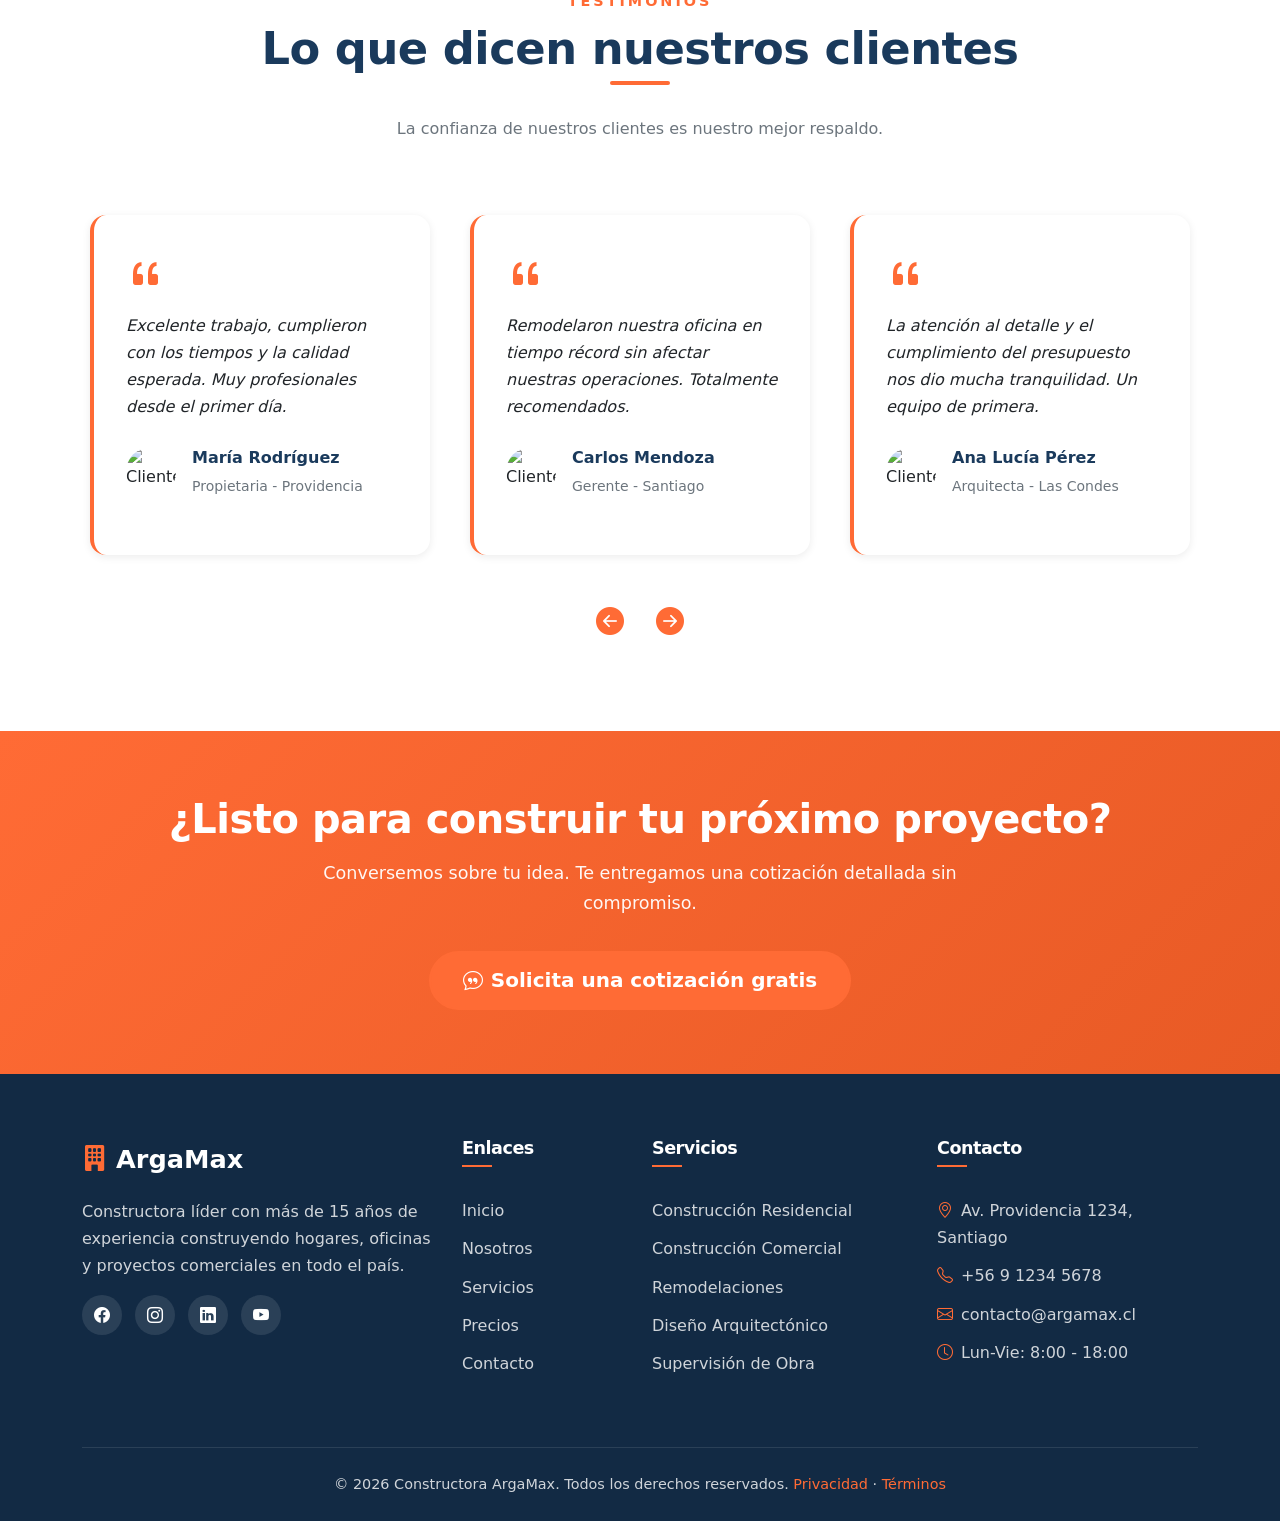
==== commit 4e5ce717: "ok" ====
--- a/index.html
+++ b/index.html
@@ -1,11 +1,11 @@
 <!DOCTYPE html>
-<html lang="es">
+<html lang="es-CL">
 <head>
     <meta charset="UTF-8">
     <meta http-equiv="X-UA-Compatible" content="IE=edge">
     <meta name="viewport" content="width=device-width, initial-scale=1.0">
-    <meta name="description" content="Constructora ArgaMax - Construyendo sueños desde 2009. Construcción residencial, comercial, remodelaciones y más en Lima, Perú.">
-    <meta name="keywords" content="constructora, construcción, remodelaciones, Lima, Perú, obras, arquitectura">
+    <meta name="description" content="Constructora ArgaMax - Construyendo sueños desde 2009. Construcción residencial, comercial, remodelaciones y más en Santiago, Chile.">
+    <meta name="keywords" content="constructora, construcción, remodelaciones, Santiago, Chile, obras, arquitectura">
     <title>Constructora ArgaMax | Construyendo Sueños desde 2009</title>
 
     <!-- Bootstrap 5 CSS -->
@@ -27,7 +27,7 @@
             <a class="navbar-brand" href="index.html">
                 <i class="bi bi-building-fill"></i> ArgaMax
             </a>
-            <button class="navbar-toggler" type="button" data-bs-toggle="collapse" data-bs-target="#mainNavbar">
+            <button class="navbar-toggler" type="button" data-bs-toggle="collapse" data-bs-target="#mainNavbar" aria-controls="mainNavbar" aria-expanded="false" aria-label="Abrir menú de navegación">
                 <i class="bi bi-list"></i>
             </button>
             <div class="collapse navbar-collapse" id="mainNavbar">
@@ -169,7 +169,7 @@
                         <div class="overlay">
                             <div>
                                 <span class="cat">Residencial</span>
-                                <h5>Casa Moderna Miraflores</h5>
+                                <h5>Casa Moderna Las Condes</h5>
                             </div>
                         </div>
                     </div>
@@ -180,7 +180,7 @@
                         <div class="overlay">
                             <div>
                                 <span class="cat">Comercial</span>
-                                <h5>Torre Empresarial San Isidro</h5>
+                                <h5>Torre Empresarial Providencia</h5>
                             </div>
                         </div>
                     </div>
@@ -213,7 +213,7 @@
                         <div class="overlay">
                             <div>
                                 <span class="cat">Comercial</span>
-                                <h5>Oficinas Surco</h5>
+                                <h5>Oficinas Ñuñoa</h5>
                             </div>
                         </div>
                     </div>
@@ -254,7 +254,7 @@
                                         <img src="https://i.pravatar.cc/100?img=12" alt="Cliente">
                                         <div>
                                             <strong>María Rodríguez</strong><br>
-                                            <small>Propietaria - San Isidro</small>
+                                            <small>Propietaria - Providencia</small>
                                         </div>
                                     </div>
                                 </div>
@@ -267,7 +267,7 @@
                                         <img src="https://i.pravatar.cc/100?img=33" alt="Cliente">
                                         <div>
                                             <strong>Carlos Mendoza</strong><br>
-                                            <small>Gerente - Lima</small>
+                                            <small>Gerente - Santiago</small>
                                         </div>
                                     </div>
                                 </div>
@@ -280,7 +280,7 @@
                                         <img src="https://i.pravatar.cc/100?img=47" alt="Cliente">
                                         <div>
                                             <strong>Ana Lucía Pérez</strong><br>
-                                            <small>Arquitecta - Miraflores</small>
+                                            <small>Arquitecta - Las Condes</small>
                                         </div>
                                     </div>
                                 </div>
@@ -297,7 +297,7 @@
                                         <img src="https://i.pravatar.cc/100?img=51" alt="Cliente">
                                         <div>
                                             <strong>Jorge Luis Vargas</strong><br>
-                                            <small>Cliente - Surco</small>
+                                            <small>Cliente - Ñuñoa</small>
                                         </div>
                                     </div>
                                 </div>
@@ -310,7 +310,7 @@
                                         <img src="https://i.pravatar.cc/100?img=15" alt="Cliente">
                                         <div>
                                             <strong>Roberto Sánchez</strong><br>
-                                            <small>Empresario - La Molina</small>
+                                            <small>Empresario - Vitacura</small>
                                         </div>
                                     </div>
                                 </div>
@@ -391,9 +391,9 @@
                 <div class="col-lg-3 col-md-4">
                     <h5>Contacto</h5>
                     <ul>
-                        <li><i class="bi bi-geo-alt me-2 text-accent"></i>Av. Principal 123, Lima</li>
-                        <li><i class="bi bi-telephone me-2 text-accent"></i>+51 999 888 777</li>
-                        <li><i class="bi bi-envelope me-2 text-accent"></i>contacto@argamax.com</li>
+                        <li><i class="bi bi-geo-alt me-2 text-accent"></i>Av. Providencia 1234, Santiago</li>
+                        <li><i class="bi bi-telephone me-2 text-accent"></i>+56 9 1234 5678</li>
+                        <li><i class="bi bi-envelope me-2 text-accent"></i>contacto@argamax.cl</li>
                         <li><i class="bi bi-clock me-2 text-accent"></i>Lun-Vie: 8:00 - 18:00</li>
                     </ul>
                 </div>
--- a/css/styles.css
+++ b/css/styles.css
@@ -22,12 +22,18 @@
 /* ---------- Base ---------- */
 * { scroll-behavior: smooth; }
 
+html { overflow-x: hidden; overflow-x: clip; }
+
 body {
     font-family: 'Segoe UI', system-ui, -apple-system, sans-serif;
     color: var(--color-dark);
     line-height: 1.7;
-    overflow-x: hidden;
-}
+    overflow-x: clip;
+}
+
+.row > *, .service-card.d-flex > div { min-width: 0; }
+img { max-width: 100%; }
+.contact-info-card p, .footer li, .legal-content { overflow-wrap: anywhere; }
 
 h1, h2, h3, h4, h5, h6 {
     font-weight: 700;
@@ -153,6 +159,7 @@
     align-items: center;
     color: #fff;
     overflow: hidden;
+    padding: 8rem 0 4rem;
 }
 .hero-section::before {
     content: '';
@@ -551,12 +558,14 @@
 }
 .pricing-card h4 { margin-bottom: 1rem; }
 .pricing-card .price {
-    font-size: 3rem;
+    font-size: clamp(1.75rem, 2.7vw, 2.25rem);
     font-weight: 800;
     color: var(--color-primary);
     line-height: 1;
 }
 .pricing-card .price small {
+    display: block;
+    margin-top: .75rem;
     font-size: 1rem;
     color: var(--color-gray);
     font-weight: 400;
@@ -619,7 +628,7 @@
 .contact-info-card {
     background: #fff;
     border-radius: 16px;
-    padding: 2rem;
+    padding: 2rem 1rem;
     box-shadow: var(--shadow-sm);
     height: 100%;
     transition: var(--transition);
@@ -1028,3 +1037,35 @@
     .pricing-card.featured { transform: scale(1); }
     .pricing-card.featured:hover { transform: translateY(-10px); }
 }
+
+@media (max-width: 991.98px) {
+    /* Los desplazamientos laterales no deben ensanchar la página móvil. */
+    .reveal-left, .reveal-right { transform: translateY(24px); }
+    .reveal-left.visible, .reveal-right.visible { transform: none; }
+    .pricing-card.featured { transform: none; }
+    .pricing-card.featured:hover { transform: translateY(-10px); }
+    .navbar-collapse { max-height: calc(100dvh - 80px); overflow-y: auto; }
+    .navbar-nav { padding: 1rem 0; gap: .25rem; }
+}
+
+@media (max-width: 575.98px) {
+    .container { padding-left: 1.25rem; padding-right: 1.25rem; }
+    .section-title { margin-bottom: 2.5rem; }
+    .section-title .sub { letter-spacing: 2px; }
+    .service-card, .pricing-card, .contact-info-card, .testimonial-card, .cert-card { padding: 2rem 1.25rem; }
+    .service-card.d-flex { flex-direction: column; }
+    .hero-section .d-flex { justify-content: center; }
+    .hero-section .btn { width: 100%; }
+    .hero-section .hero-img { transform: none; }
+    .toast-container-custom { left: 1rem; right: 1rem; }
+    .toast-custom { min-width: 0; width: 100%; }
+}
+
+@media (prefers-reduced-motion: reduce) {
+    * { scroll-behavior: auto; }
+    .reveal, .reveal-left, .reveal-right, .reveal-scale {
+        opacity: 1;
+        transform: none;
+        transition: none;
+    }
+}
